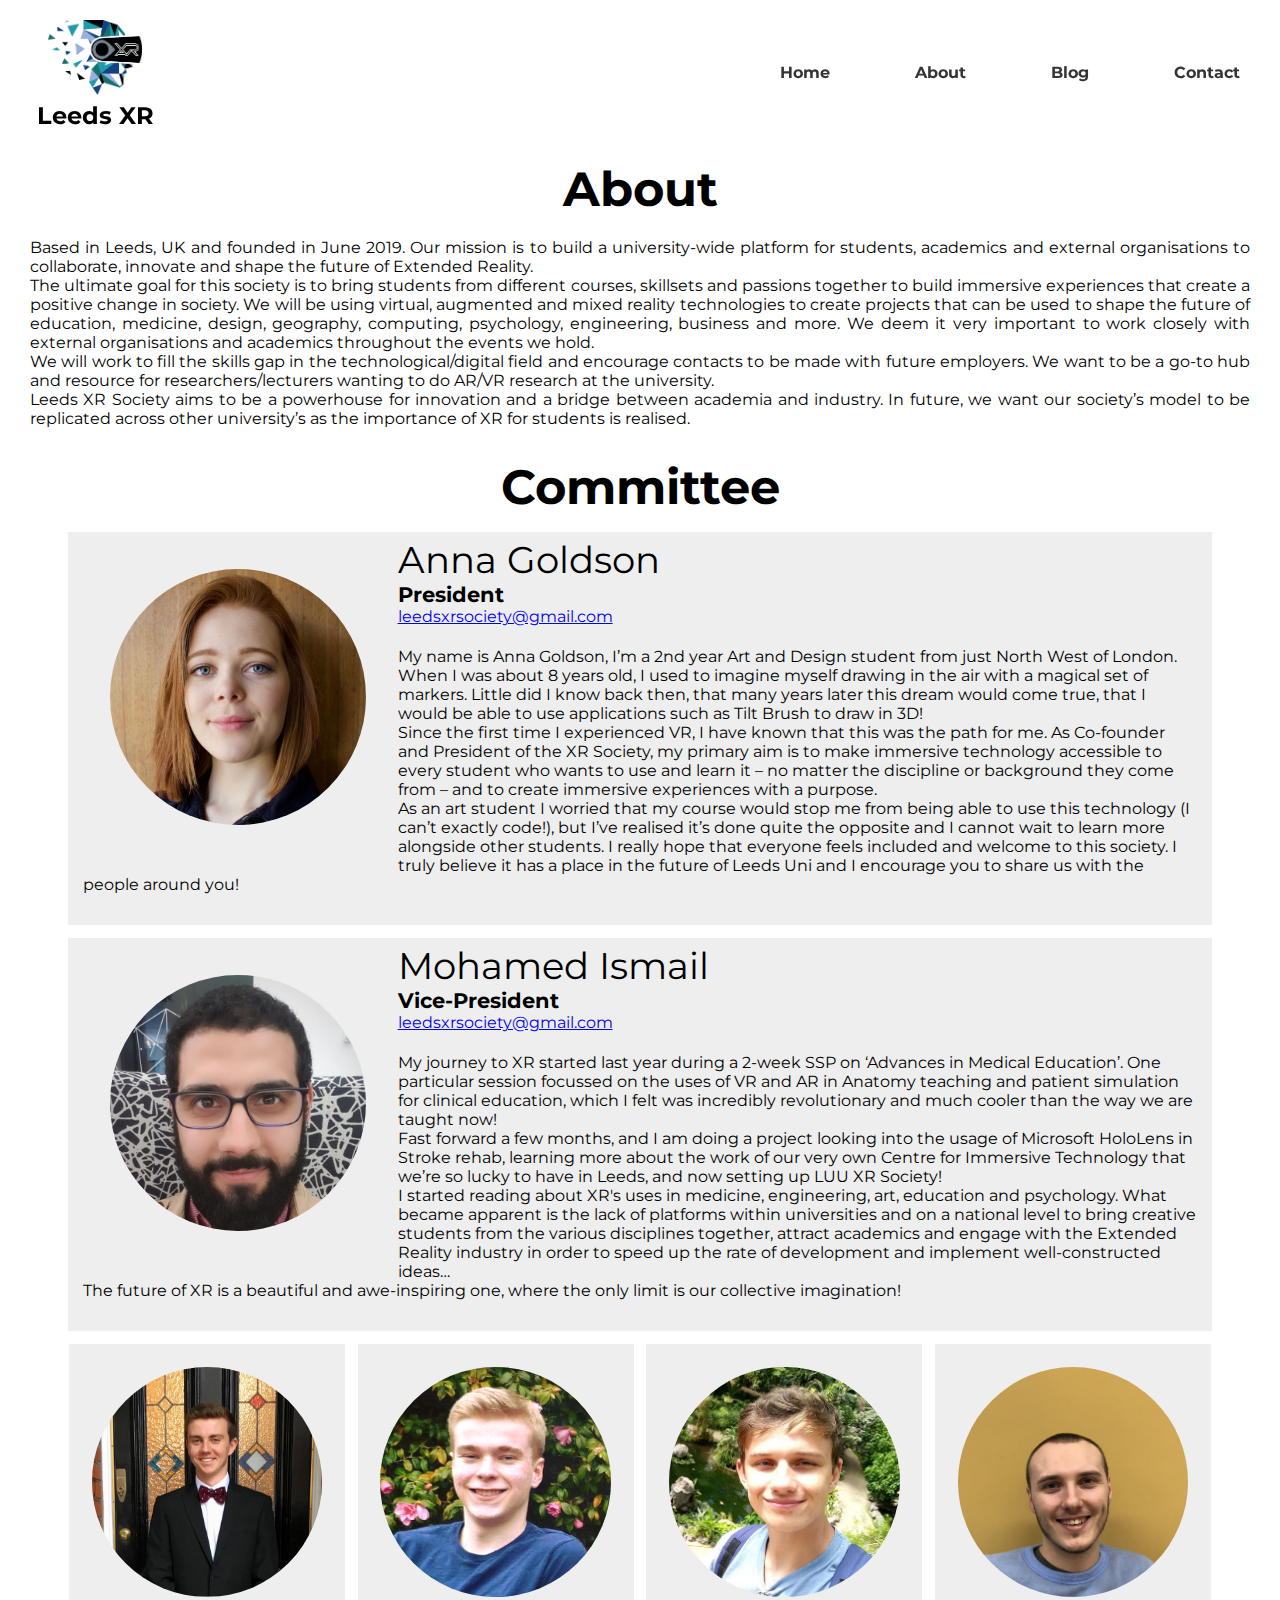
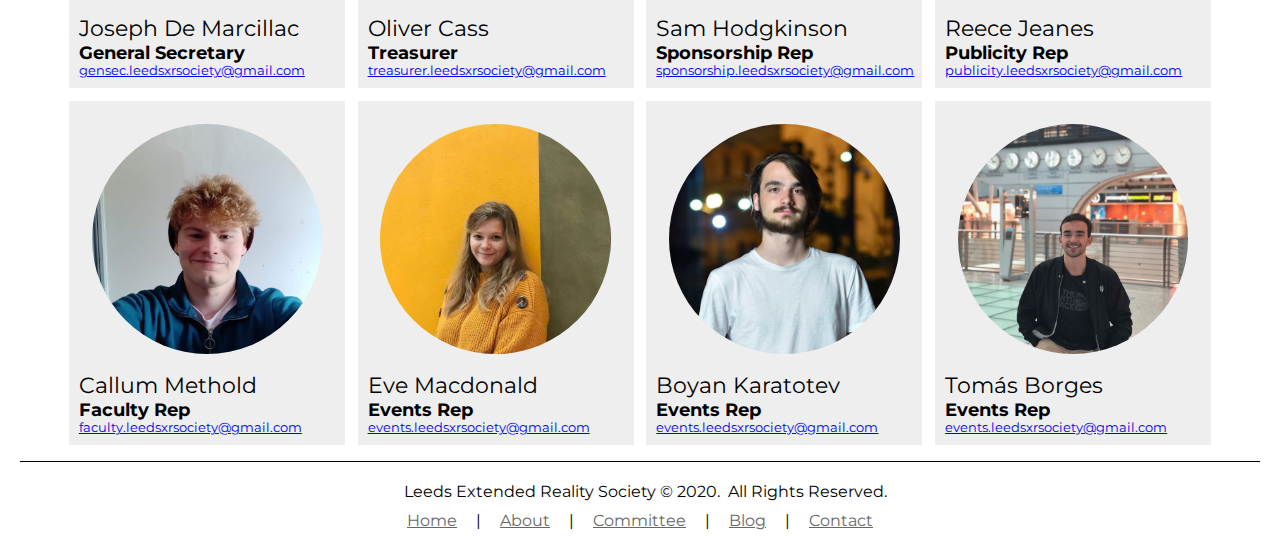
==== about/index.html @ 635c0c3e "foundation date" ====
<!DOCTYPE html>
<html lang="en">
    <head>
        <title>About - Leeds Extended Reality Society</title>
        <link rel="stylesheet" type="text/css" href="/css/styles.css">
        <link rel="stylesheet" type="text/css" href="/css/about.css">
        <meta name="viewport" content="width=device-width, initial-scale=1.0"/>
        <meta name="description" content="LeedsXR Society Website - A university-wide platform for students, academics and external
organisations to collaborate, innovate and shape the future of Extended Reality."/>
        <link href="https://fonts.googleapis.com/css2?family=Open+Sans&family=Volkhov:wght@700&display=swap&family=Quicksand&display=swap&family=Montserrat:wght@300&display=swap" rel="stylesheet">
        <link rel="apple-touch-icon" sizes="180x180" href="/favicon/apple-touch-icon.png">
        <link rel="icon" type="image/png" sizes="32x32" href="/favicon/favicon-32x32.png">
        <link rel="icon" type="image/png" sizes="16x16" href="/favicon/favicon-16x16.png">
        <link rel="manifest" href="/favicon/site.webmanifest">
        <link rel="mask-icon" href="/favicon/safari-pinned-tab.svg" color="#5bbad5">
        <link rel="shortcut icon" href="/favicon/favicon.ico">
        <meta name="msapplication-TileColor" content="#2b5797">
        <meta name="msapplication-config" content="/favicon/browserconfig.xml">
        <meta name="theme-color" content="#ffffff">
    </head>
    <body>
        <div id="content">
            <div id="about">
                <h1>About</h1>
                <p id="about-txt">

Based in Leeds, UK and founded in June 2019. Our mission is to build a 
university-wide platform for students, academics and external organisations 
to collaborate, innovate and shape the future of Extended Reality.
<br>
The ultimate goal for this society is to bring students from different
courses, skillsets and passions together to build immersive experiences that create a
positive change in society. We will be using virtual, augmented and mixed reality
technologies to create projects that can be used to shape the future of education,
medicine, design, geography, computing, psychology, engineering, business and more.
We deem it very important to work closely with external organisations and academics
throughout the events we hold.
<br>
We will work to fill the skills gap in the technological/digital field and encourage 
contacts to be made with future employers. We want to be a go-to hub and resource
for researchers/lecturers wanting to do AR/VR research at the university. 
<br>
Leeds XR Society aims to be a powerhouse for innovation and a bridge between
academia and industry. In future, we want our society’s model to be replicated
across other university’s as the importance of XR for students is realised.
   
               </p>
                <h1>Committee</h1>
                <div id="committee">

                </div>

            </div>
        </div>
        <div id="footer">
            <a style="margin-left: 10px">Leeds Extended Reality Society © 2020.&nbsp; <a style="display: inline-block">All Rights Reserved.</a></a>
            <div>
                <a title="Home" href="/" class="f-link">Home</a> |
                <a title="About" href="/about/" class="f-link">About</a> |
                <a title="Committee" href="/committee/" class="f-link">Committee</a> |
                <a title="Blog" href="/blog/" class="f-link">Blog</a> |
                <a title="Contact" href="/contact/" class="f-link">Contact</a>
            </div>
        </div>

        <div id="header" class="transparent">
            <div id="topnav-logo-cont" title="Leeds Extended Reality Society" onclick="location.href='/'">
              <img src="/img/logo.png"/><br>
              Leeds XR
            </div>
            <div id="topnav-links">
              <a title="Home" href="/">Home</a>
              <a title="About" href="/about/">About</a>
              <a title="Blog" href="/blog/">Blog</a>
              <a title="Contact" href="/contact/">Contact</a>
            </div>
            <div id="bar" onclick="topnav()">
              <div class="bar1"></div>
              <div class="bar2"></div>
              <div class="bar3"></div>
            </div>
        </div>

        <script src="/js/topnav.js"></script>
        <script src="/js/about.js"></script>
    </body>
</html>
---- css/styles.css ----
/*
styles.css
LeedsXR (c) 2020
All Rights Reserved
*/

/*Global*/
html, body{
    margin: 0;
    overflow-x: hidden;
    width: 100%;
    background-color: #ffffff;
}
body{
	overflow: hidden;
}

/*header*/
div#header{
	z-index: 2;
    width: 100%;
    position: fixed;
    top: 0;
    left: 0;
    margin: 0;
    margin-bottom: 5px;
    overflow: hidden;
    font-size: 1em;
    color: black;
    height: 150px;
    font-family: 'Montserrat', 'sans-serif';
    font-weight: 700;
    transition: background-color 0.4s;
}
div#header.transparent{
	background-color: transparent;
}
div#header.colored{
	background-color: white;
}

div#topnav-logo-cont{
	width: 150px;
	margin-top: 20px;
	margin-left: 20px;
	height: 50%;
	text-align: center;
	font-size: 1.5em;
	cursor: pointer;
}
div#topnav-logo-cont img{
	height: 100%;
}
div#topnav-links{
	display: inline-block;
	float: right;
	position: relative;
	bottom: 32px;
	transition: height 0.4s;
}
div#topnav-links a{
    color: #343434;
    text-decoration: none;
    margin: 40px;
}
div#topnav-links a:hover{
	color: black;
}

#bar {
  display: inline-block;
  cursor: pointer;
  float: right;
  margin: 20px;
  position: relative;
  bottom: 60px;
  display: none;
}

.bar1, .bar2, .bar3 {
  width: 35px;
  height: 5px;
  background-color: #333;
  margin: 6px 0;
  transition: 0.4s;
}

.change .bar1 {
  -webkit-transform: rotate(-45deg) translate(-9px, 6px);
  transform: rotate(-45deg) translate(-9px, 6px);
}

.change .bar2 {opacity: 0;}

.change .bar3 {
  -webkit-transform: rotate(45deg) translate(-8px, -8px);
  transform: rotate(45deg) translate(-8px, -8px);
}

/*intro*/
div#intro{
	background-image: url('/img/intro.jpg');
	background-position: center; /* Center the image */
	background-repeat: no-repeat; /* Do not repeat the image */
	background-size: cover;
	width: 100%;
	height: calc(100vh - 200px);
	padding: 300px 0 0 20px;
	font-family: 'Quicksand';
	color: black;
}
div#intro h1{
    margin-bottom: 0;
    font-size: 2.5em;
    font-family: 'Montserrat';
}
div#intro h2{
	margin-bottom: 0;
	font-size: 2em;
	font-family: 'Montserrat';
}
div#intro p{
	margin-top: 2px;
	margin-left: 10px;
	max-width: 50%;
	font-size: 1.5em;
}

div#social-media{
	display: inline-block;
	width: 50%;
	text-align: center;
}
div#social-media div{
	width: 8%;
	min-width: 60px;
	margin: 5px 20px;
	display: inline-block;
	cursor: pointer;
}
div#social-media img{
	width: 100%;
}

/*content*/
div#content{
	overflow: hidden;
}
div.content{
	margin: 1vw 3.5vw;
}

/*blog*/
div#blog{
	text-align: center;
	font-family: 'Montserrat';
	font-size: 1.5em;
	border-bottom: 1px solid black;

}
div#blog div.blog{
	display: inline-block;
	width: 43vw;
	margin: 1vw;
	height: 25vw;
	background-color: transparent;
	background-position: center; /* Center the image */
	background-repeat: no-repeat; /* Do not repeat the image */
	background-size: contain;
}
div#blog div.blog.url{
	cursor: pointer;
}
div#blog div.blog div.inner{
	width: calc(100% - 40px);
	height: calc(100% - 40px);
	background-color: #000000f2;
	color: white;
	opacity: 0;
	overflow: hidden;
	transition: opacity 0.3s;
	padding: 20px;
}
div#blog div.blog div.inner:hover{
   opacity: 1;

}
div.inner a{
    display: block;
}
div.inner p.description{
	font-size: 0.6em;
	text-align:  left;
}
div.inner p.description a:visited{
	color: blue;
}
a#see-all{
	text-decoration: none;
	color: black;
}
a#see-all:hover{
	color: #219bab;
}

/*footer*/
div#footer{
	text-align: center;
	font-family: 'Montserrat';
	margin-top: 20px;
}
div#footer div{
	display: block;
	margin: 10px 20px;
}
a.f-link{
	margin: 15px;
	color: #676767;
}
a.f-link:hover{
	color: black;
}

/*Small Laptop*/
@media only screen and (max-width: 800px){
    div#blog div.blog{
    	width: 100%;
    	height: 55vw
    }
    div#topnav-links{
    	display: block;
        position: fixed;
        top: 150px;
    	background-color: #3b3b3b;
    	width: 100%;
    	height: 0;
    	overflow: hidden;
    	text-align: center;
    	font-size: 1.5em;
    }
    div#topnav-links a{
		display: block;
		color: white;
	}
	div#topnav-links a:hover{
        color: #c5c5c5;
    }

	img#bar{
		display: inline-block;
		float: right;
		height: 70%;
		position: relative;
        bottom: 70px
	}

	div#intro{
		padding-top: 200px;
		background-position: 60%;
	}
	div#intro h1{
        max-width: 70%;
	}
	div#social-media{
        width: 70%;
    }
    div#social-media div{
    	margin: 0 20px;
    	min-width: 60px
    }
}


/*
Phones
*/
@media only screen and (max-width: 450px){
    div#intro{
        padding-top: calc(100vh);
        background-size: 355vw;
        background-position: -750px -50px;
        height: 0vh;
    }
    div#intro h1{
    	position: absolute;
    	bottom: -30px;
    	
    	max-width: 100%;
    	margin-bottom: 50px;
    }
    div#intro p{
    	max-width: 90%;
    }
    div#social-media{
        width: 90%;
    }
    div#social-media div{
    	margin: 0 10px;
    	min-width: 60px
    }
    div#blog{
        padding-top: 300px;
    }
    div#blog div.blog div.inner{
    	opacity: 0 !important;
    }
}

@media only screen and (max-width: 374px){
    div#header{
        height: 100px;
        font-size: 0.8em;
    }
    div#topnav-links{
        top: 100px;
    }

	div#intro{
        background-size: 270vw;
        background-position: -450px -0px;
        height: 0vh;
        margin-bottom: 60px;
    }
    div#intro h1{
        font-size: 2em;
        bottom: -40px;
    }
    div#intro h2{
        font-size: 1.5em;
    }
    div#intro p{
    	font-size: 1em;
    }

    div#blog{
    	padding-top: 170px;
    }
    div#blog h1{
    	font-size: 1.5em;
    }
    div#footer{
        font-size: 0.6em;
        margin: 5px;
    }
    a#see-all{
    	font-size: 0.7em;
    }
}

@media only screen and (max-width: 319px){
	
}

/*
Tablets
*/
@media only screen and (min-height: 1000px){
	 div#intro{
        padding-top: 200px;
        background-size: 270vw;
        background-position: -1200px -300px;
    }
}

@media only screen and (min-height: 1000px) and (max-width: 800px){
    div#intro{
        padding-top: 200px;
        background-size: 270vw;
        background-position: -1000px -100px;
    }
    div#social-media{
    	position: absolute;
    	bottom: 35px;
        width: 50%;
    }
    div#intro p{
    	max-width: 45%;
    }
}
---- css/about.css ----
/*
about.css
Leeds XR (c) 2020
All Rights Reserved
*/

div#content{
    text-align: center;
    padding: 150px 20px 0;
}
div#about{
    font-family: 'Montserrat';
}
div#about h1{
    font-size: 3em;
    margin: 10px;
}
p#about-txt{
    text-align: justify;
    padding: 10px 10px 20px;
    margin: 0 auto;
    max-width: 170vh;
}

div#committee{
    padding: 0 2vw 10px;
    border-bottom: 1px solid black;
}
div.member{
    display: inline-block;
    width: 20vw;
    margin: 0.5vw;
    background-color: #eee;
    text-align: left;
    padding: 10px;
    cursor: pointer;
    transition: background-color 0.5s;
}
div.member:hover{
	background-color: #c8c8c8;
}
div.member a.name{
	font-size: 1.4em;
}
div.member a.role{
	font-weight: 700;
	font-size: 1.1em;
}
div.member a.email{
	font-size: 0.8em;
}

div.member.priority{
	width: calc(100% - 5vw) !important;
	padding-top: 5px;
}


div.member.priority img{
	height: 20vw;
	width: 20vw;
	display: inline-block;
	float: left;
	margin: 2.5vw;
}
div.member.priority a.name{
	font-size: 2.3em;
}
div.member.priority a.role{
	font-size: 1.3em;
}
div.member.priority a.email{
    font-size : 1em;
}
div.member.priority p.bio{
	padding: 5px;
}

div.member a{
	display: block;
}
div.member img{
	width: 90%;
	margin: 5%;
	border-radius: 50%;
}

@media only screen and (max-width: 1200px){
    div.member{
    	width: 27vw;
    }
}

@media only screen and (max-width: 975px){
    div.member{
        width: 36vw;
        margin: 0.5vw 1vw;
    }
    div.member a.name{
    	font-size: 1.1em;
    }
    div.member a.role{
    	font-size: 0.8em;
    }
    div.member a.email{
    	font-size: 0.6em;
    }
}


/*
Phones
*/
@media only screen and (max-width: 450px){
	div#content{
		padding: 150px 5px 0;
	}
	div.member{
        width: 44vw;
        margin: 1vw;
        padding: 0;
        padding-bottom: 5px;
    }
    div.member a{
    	padding-left: 5px;
    }
    div.member a.name{
    	font-size: 1em;

    }
    div.member.priority a.name{
        font-size: 1.8em;
    }
    div.member a.role{
    	font-size: 1em;
    }
    div.member a.email{
    	font-size: 0.6em;
    }

    div.member.priority{
        width: 100% !important;
    }
    div.member.priority p.bio{
        padding-left: 10px;
        display: none;
    }

    p#about-txt{
        text-align: left;
    }

    div.member a.email{
       display: none;  
    }
    div.member.priority a.email{
    	display: block;
    }
    div#about h1{
        font-size: 2.3em;
        margin-bottom: 5px;
    }
}

@media only screen and (max-width: 374px){
    div#about h1{
        font-size: 2.2em;
        margin-bottom: 5px;
    }
    p#about-txt{
        font-size: 0.7em;
        padding: 0 5px;
    }

	div.member.priority p.bio{
		display: none;
	}
	div.member.priority a.name{
		font-size: 1.4em;
	}
	div.member.priority a.role{
		font-size: 1em;
	}
	div.member.priority a.email{
		font-size: 0.8em;
	}

	div.member a.name{
        font-size: 0.8em;
	}
	div.member a.role{
		font-size: 0.6em;
	}
	div.member a.email{
		font-size: 0.45em;
	}
}

@media only screen and (max-width: 319px){
	
}

/*
Tablets
*/
@media only screen and (min-height: 1000px){
	div#content{
        padding: 150px 0 0;
	}
	div#committee{
		padding: 10px 0;;
	}
	div.member.priority{
		width: calc(100vw - 40px) !important;
	}
	div.member{
    	width: 30vw;
    }
}

@media only screen and (min-height: 1000px) and (max-width: 800px){
    div.member{
    	width: 28vw;
    }
}
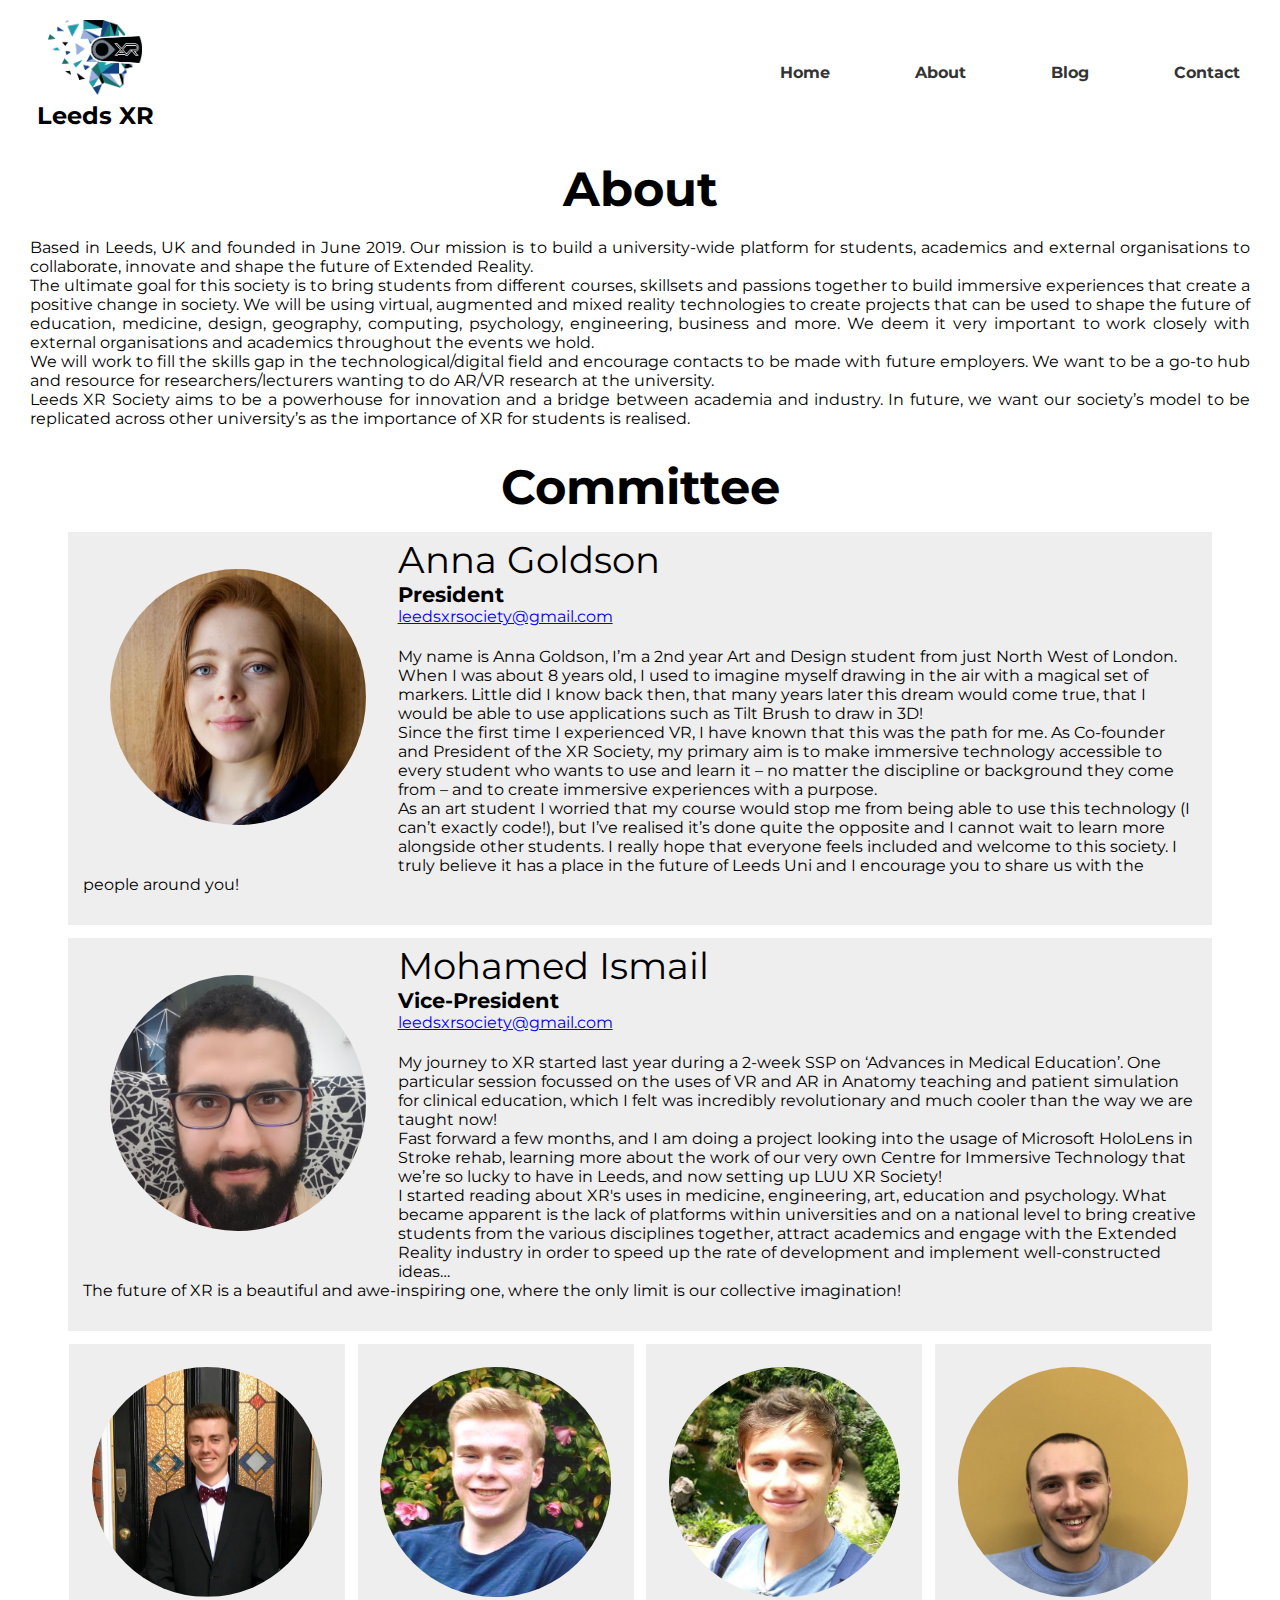
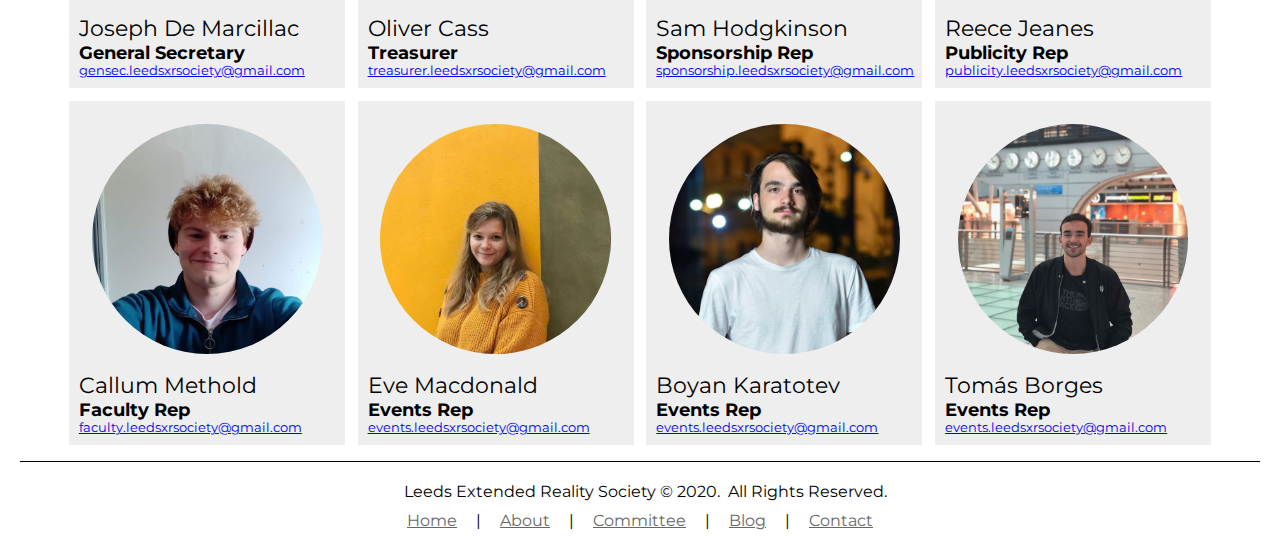
==== commit c405eb1c: "reece feedback" ====
--- a/about/index.html
+++ b/about/index.html
@@ -63,12 +63,13 @@
             </div>
         </div>
 
-        <div id="header" class="transparent">
+        <div id="header" class="colored">
+        <div id="hbg"></div>
             <div id="topnav-logo-cont" title="Leeds Extended Reality Society" onclick="location.href='/'">
               <img src="/img/logo.png"/><br>
               Leeds XR
             </div>
-            <div id="topnav-links">
+            <div id="topnav-links" class="colored">
               <a title="Home" href="/">Home</a>
               <a title="About" href="/about/">About</a>
               <a title="Blog" href="/blog/">Blog</a>
--- a/css/styles.css
+++ b/css/styles.css
@@ -26,17 +26,34 @@
     margin-bottom: 5px;
     overflow: hidden;
     font-size: 1em;
-    color: black;
     height: 150px;
     font-family: 'Montserrat', 'sans-serif';
     font-weight: 700;
-    transition: background-color 0.4s;
+    transition: color 0.4s;
+    opacity = 1;
 }
 div#header.transparent{
-	background-color: transparent;
+	color: white;
 }
 div#header.colored{
+	color: black;
+}
+div#header div#hbg{
 	background-color: white;
+	width: 100%;
+	height: 100%;
+	position: absolute;
+	left: 0;
+	top: 0;
+	transition: opacity 0.4s;
+	opacity: 1;
+	z-index: -1;
+}
+div#header.colored div#hbg{
+    opacity: 1;
+}
+div#header.transparent div#hbg{
+    opacity: 0;
 }
 
 div#topnav-logo-cont{
@@ -59,11 +76,16 @@
 	transition: height 0.4s;
 }
 div#topnav-links a{
-    color: #343434;
     text-decoration: none;
     margin: 40px;
 }
-div#topnav-links a:hover{
+div#topnav-links.transparent a{
+	color: white;
+}
+div#topnav-links.colored a{
+	color: #343434;
+}
+div#topnav-links.colored a:hover{
 	color: black;
 }
 
@@ -107,7 +129,7 @@
 	height: calc(100vh - 200px);
 	padding: 300px 0 0 20px;
 	font-family: 'Quicksand';
-	color: black;
+	color: white;
 }
 div#intro h1{
     margin-bottom: 0;
@@ -121,7 +143,6 @@
 }
 div#intro p{
 	margin-top: 2px;
-	margin-left: 10px;
 	max-width: 50%;
 	font-size: 1.5em;
 }
@@ -163,7 +184,7 @@
 	width: 43vw;
 	margin: 1vw;
 	height: 25vw;
-	background-color: transparent;
+	background-color: #bababa38;
 	background-position: center; /* Center the image */
 	background-repeat: no-repeat; /* Do not repeat the image */
 	background-size: contain;
@@ -280,6 +301,7 @@
         background-size: 355vw;
         background-position: -750px -50px;
         height: 0vh;
+        color: black;
     }
     div#intro h1{
     	position: absolute;
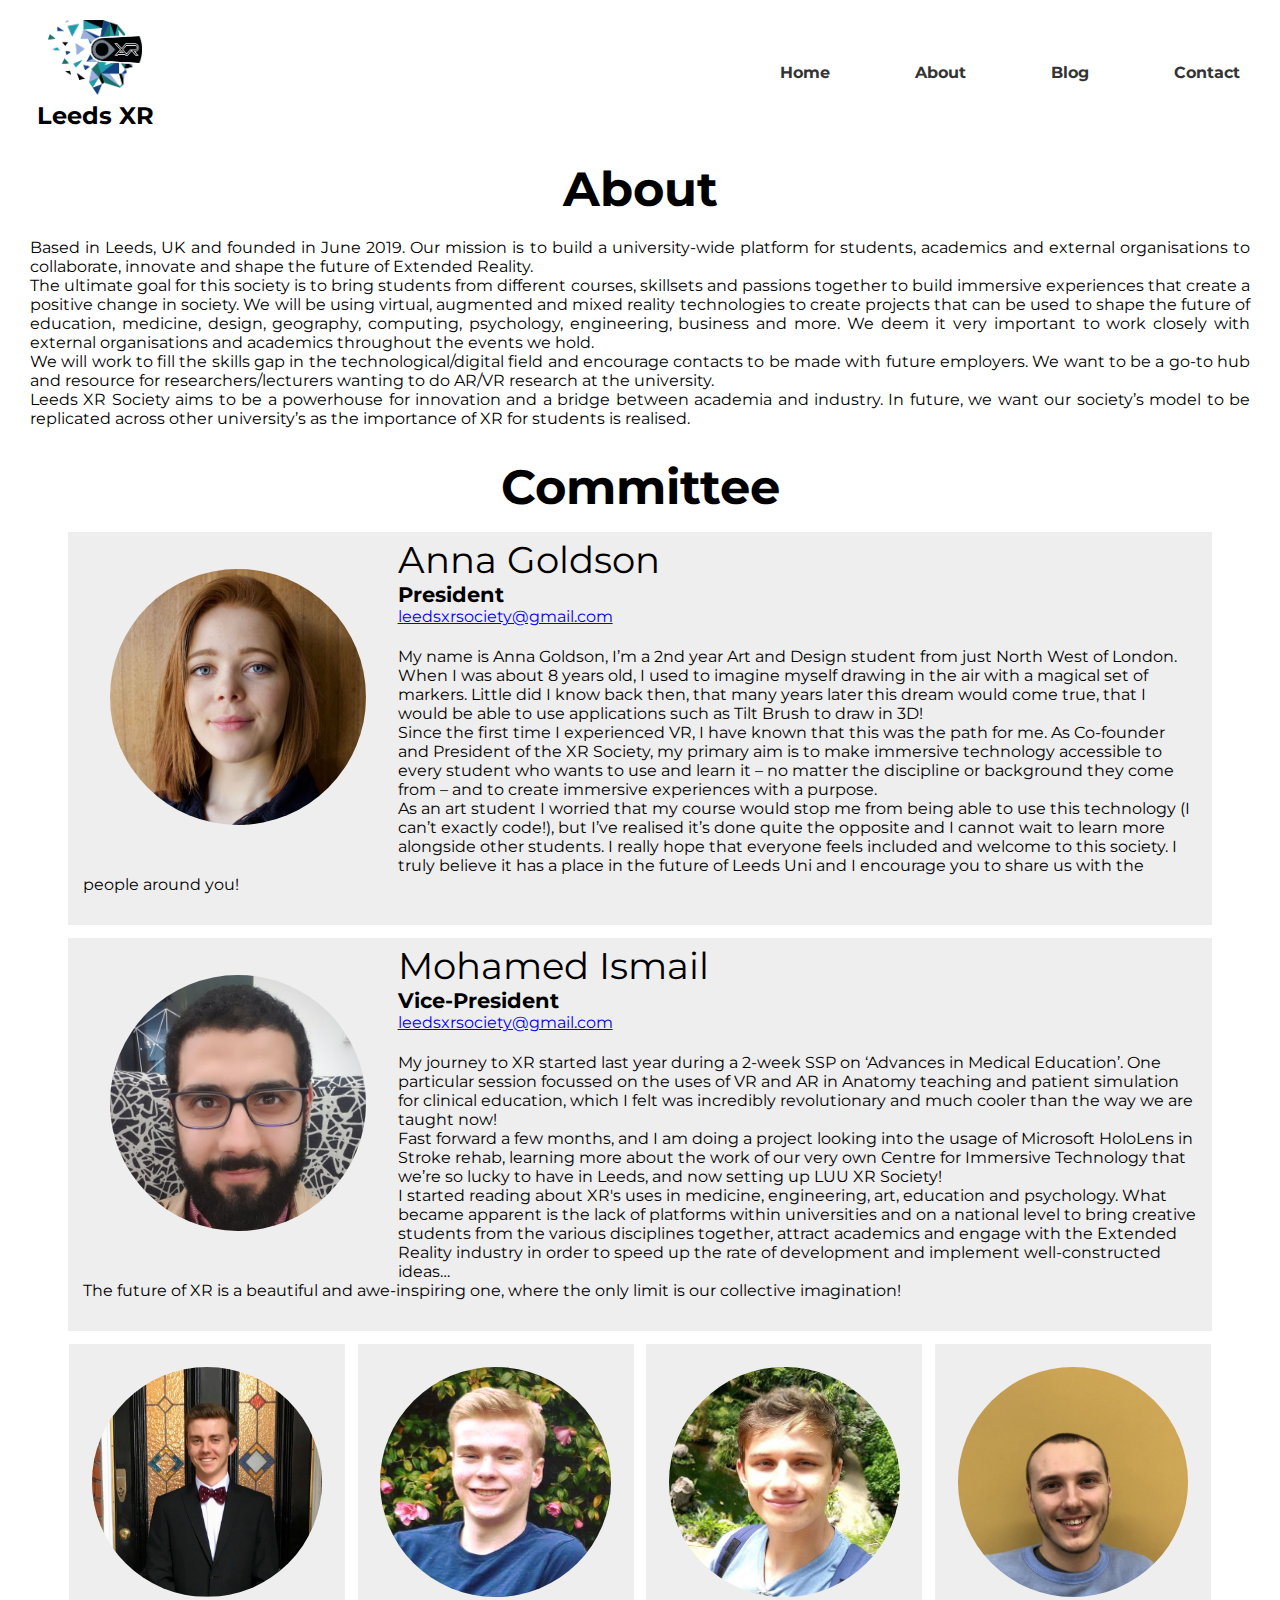
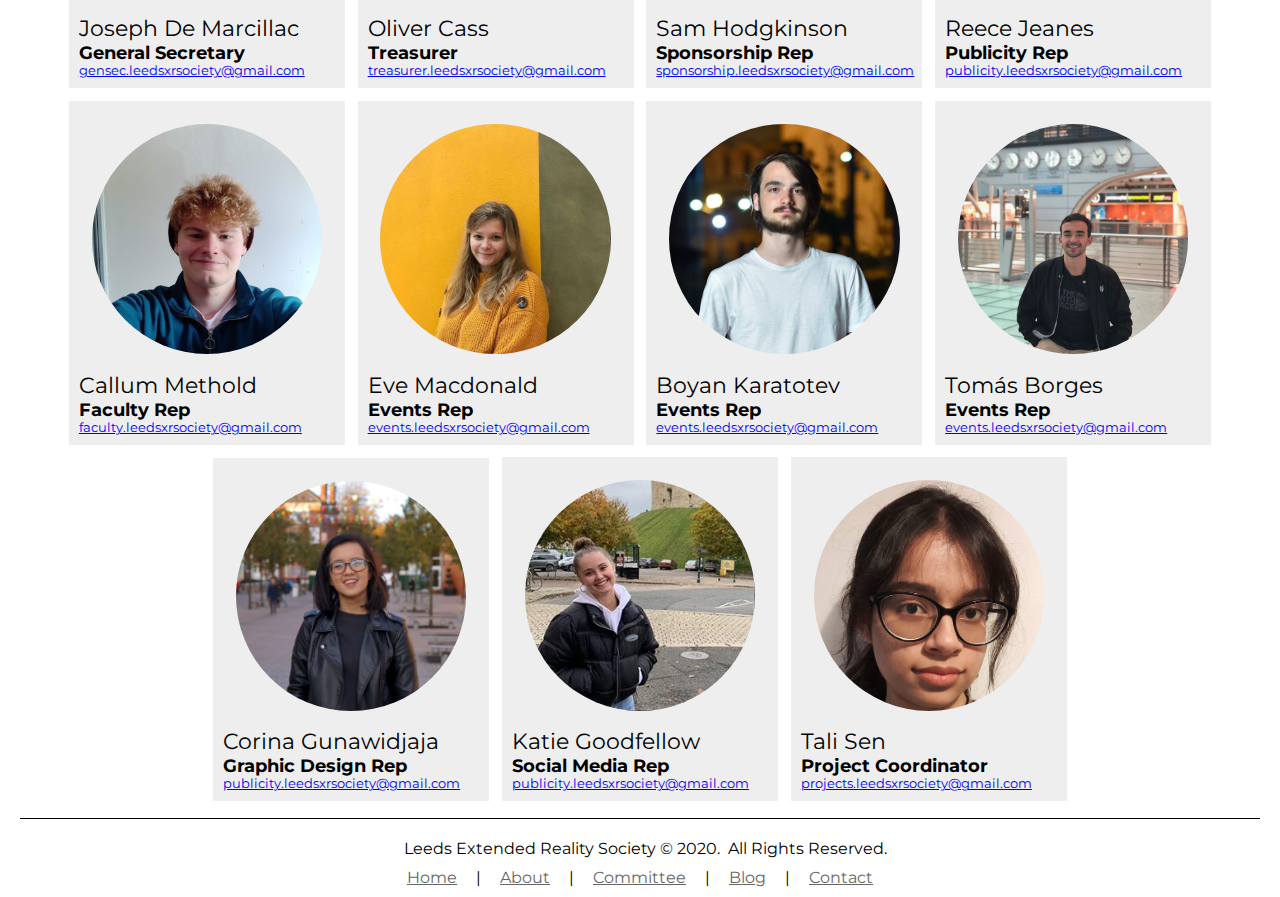
==== commit b1b276c8: "update meta description tag" ====
--- a/about/index.html
+++ b/about/index.html
@@ -5,8 +5,7 @@
         <link rel="stylesheet" type="text/css" href="/css/styles.css">
         <link rel="stylesheet" type="text/css" href="/css/about.css">
         <meta name="viewport" content="width=device-width, initial-scale=1.0"/>
-        <meta name="description" content="LeedsXR Society Website - A university-wide platform for students, academics and external
-organisations to collaborate, innovate and shape the future of Extended Reality."/>
+        <meta name="description" content="Leeds XR Society aims to be a powerhouse for innovation and a bridge between academia and industry. In future, we want our society’s model to be replicated across other university’s as the importance of XR for students is realised."/>
         <link href="https://fonts.googleapis.com/css2?family=Open+Sans&family=Volkhov:wght@700&display=swap&family=Quicksand&display=swap&family=Montserrat:wght@300&display=swap" rel="stylesheet">
         <link rel="apple-touch-icon" sizes="180x180" href="/favicon/apple-touch-icon.png">
         <link rel="icon" type="image/png" sizes="32x32" href="/favicon/favicon-32x32.png">
@@ -63,13 +62,13 @@
             </div>
         </div>
 
-        <div id="header" class="colored">
-        <div id="hbg"></div>
+        <div id="header">
+            <div id="hbg"></div>
             <div id="topnav-logo-cont" title="Leeds Extended Reality Society" onclick="location.href='/'">
               <img src="/img/logo.png"/><br>
               Leeds XR
             </div>
-            <div id="topnav-links" class="colored">
+            <div id="topnav-links">
               <a title="Home" href="/">Home</a>
               <a title="About" href="/about/">About</a>
               <a title="Blog" href="/blog/">Blog</a>
--- a/css/styles.css
+++ b/css/styles.css
@@ -13,6 +13,11 @@
 }
 body{
 	overflow: hidden;
+}
+
+img#fb-img{
+	position: fixed;
+	top: 100vh;
 }
 
 /*header*/
@@ -30,13 +35,11 @@
     font-family: 'Montserrat', 'sans-serif';
     font-weight: 700;
     transition: color 0.4s;
-    opacity = 1;
+    opacity: 1;
+    color: black;
 }
 div#header.transparent{
 	color: white;
-}
-div#header.colored{
-	color: black;
 }
 div#header div#hbg{
 	background-color: white;
@@ -49,9 +52,6 @@
 	opacity: 1;
 	z-index: -1;
 }
-div#header.colored div#hbg{
-    opacity: 1;
-}
 div#header.transparent div#hbg{
     opacity: 0;
 }
@@ -78,15 +78,16 @@
 div#topnav-links a{
     text-decoration: none;
     margin: 40px;
+    color: #343434;
+}
+div#topnav-links a:hover{
+	color: black;
 }
 div#topnav-links.transparent a{
 	color: white;
 }
-div#topnav-links.colored a{
-	color: #343434;
-}
-div#topnav-links.colored a:hover{
-	color: black;
+div#topnav-links.transparent a:hover{
+	color: inherit;
 }
 
 #bar {
@@ -126,7 +127,7 @@
 	background-repeat: no-repeat; /* Do not repeat the image */
 	background-size: cover;
 	width: 100%;
-	height: calc(100vh - 200px);
+	min-height: calc(100vh - 200px);
 	padding: 300px 0 0 20px;
 	font-family: 'Quicksand';
 	color: white;
@@ -151,6 +152,7 @@
 	display: inline-block;
 	width: 50%;
 	text-align: center;
+	padding-top: 50px;
 }
 div#social-media div{
 	width: 8%;
@@ -204,10 +206,6 @@
 }
 div#blog div.blog div.inner:hover{
    opacity: 1;
-
-}
-div.inner a{
-    display: block;
 }
 div.inner p.description{
 	font-size: 0.6em;
@@ -216,12 +214,15 @@
 div.inner p.description a:visited{
 	color: blue;
 }
+a.date{
+	display: block;
+}
 a#see-all{
 	text-decoration: none;
 	color: black;
 }
 a#see-all:hover{
-	color: #219bab;
+	color: #848484;
 }
 
 /*footer*/
@@ -261,7 +262,7 @@
     }
     div#topnav-links a{
 		display: block;
-		color: white;
+		color: white !important;
 	}
 	div#topnav-links a:hover{
         color: #c5c5c5;
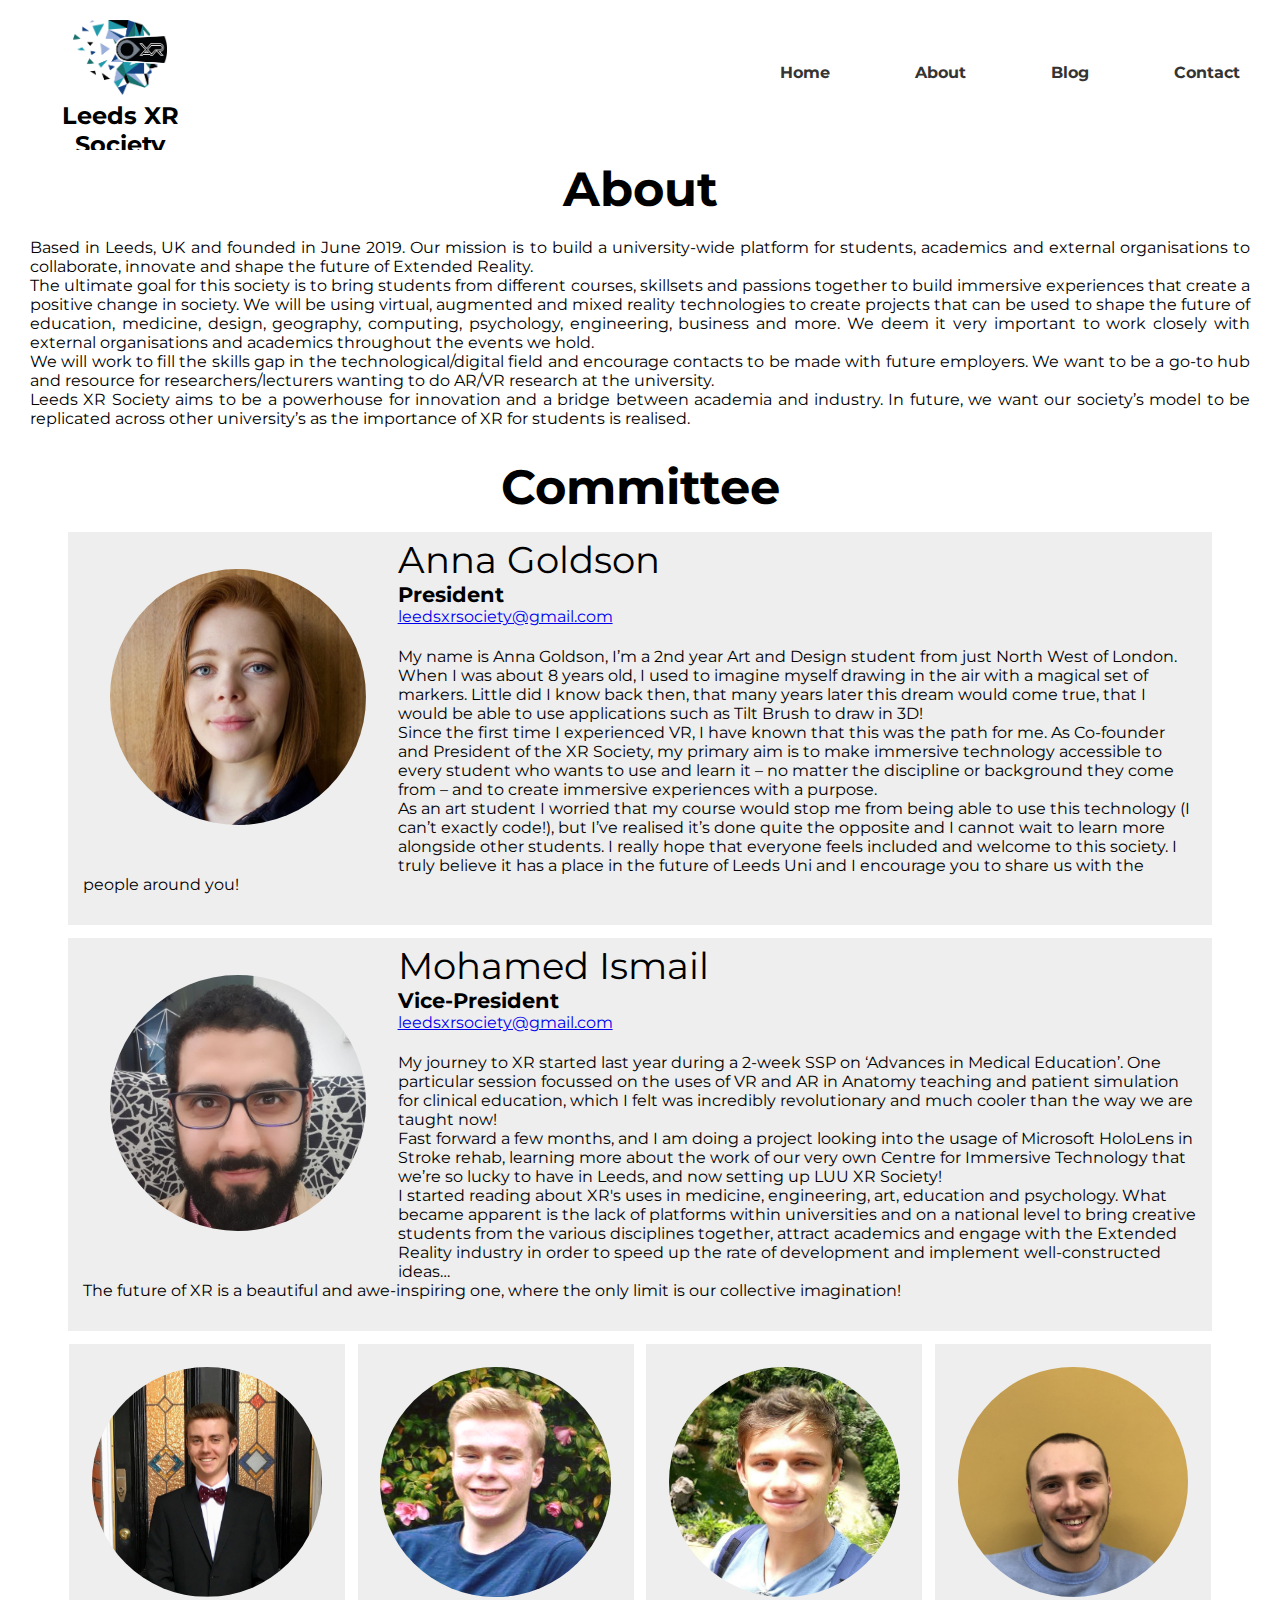
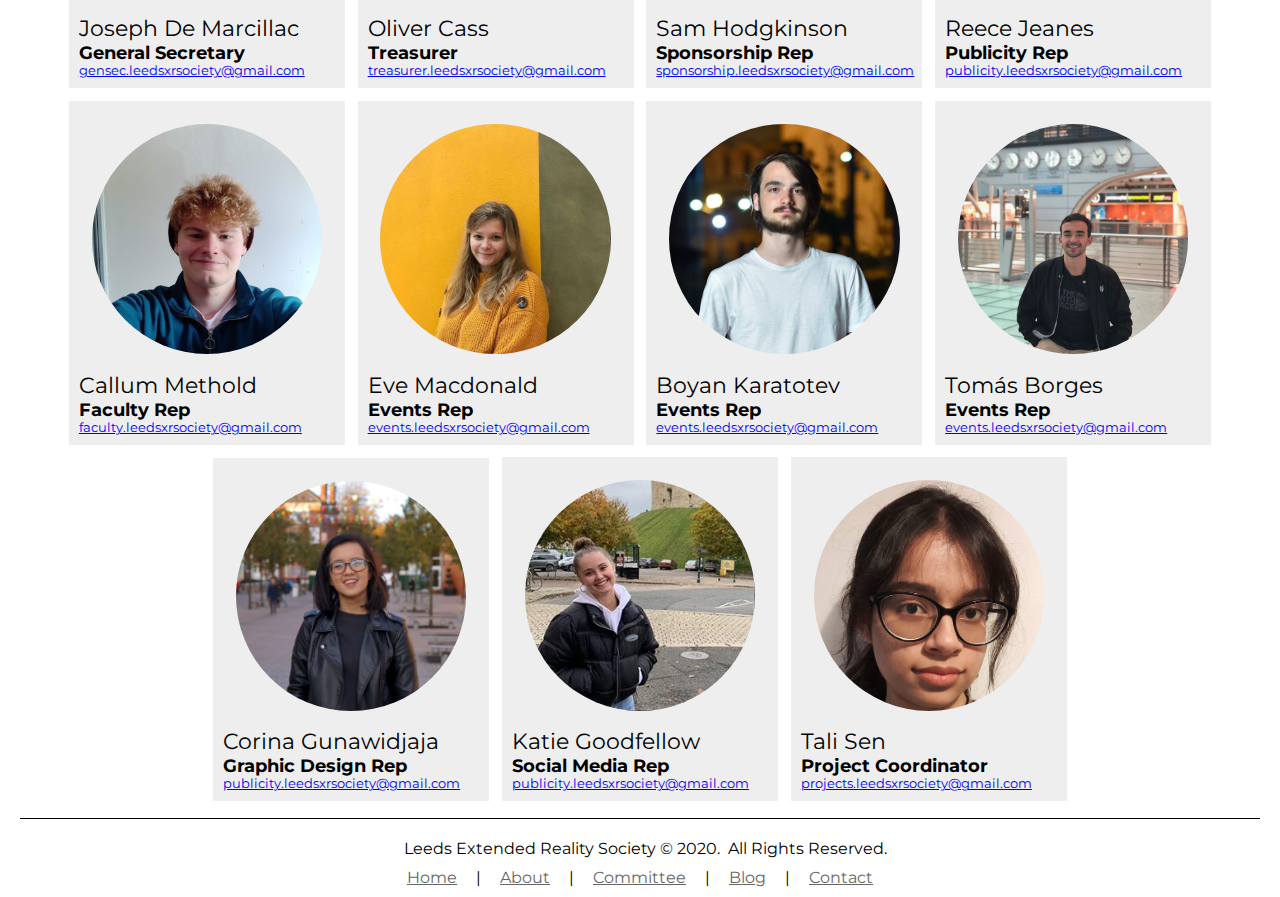
==== commit e0c72a53: "Leeds XR -> Leeds XR Society in header" ====
--- a/about/index.html
+++ b/about/index.html
@@ -66,7 +66,7 @@
             <div id="hbg"></div>
             <div id="topnav-logo-cont" title="Leeds Extended Reality Society" onclick="location.href='/'">
               <img src="/img/logo.png"/><br>
-              Leeds XR
+              Leeds XR Society
             </div>
             <div id="topnav-links">
               <a title="Home" href="/">Home</a>
--- a/css/styles.css
+++ b/css/styles.css
@@ -57,7 +57,7 @@
 }
 
 div#topnav-logo-cont{
-	width: 150px;
+	width: 200px;
 	margin-top: 20px;
 	margin-left: 20px;
 	height: 50%;
@@ -302,6 +302,7 @@
         background-size: 355vw;
         background-position: -750px -50px;
         height: 0vh;
+		min-height: initial;
         color: black;
     }
     div#intro h1{
@@ -316,6 +317,7 @@
     }
     div#social-media{
         width: 90%;
+		padding-top: 0px;
     }
     div#social-media div{
     	margin: 0 10px;
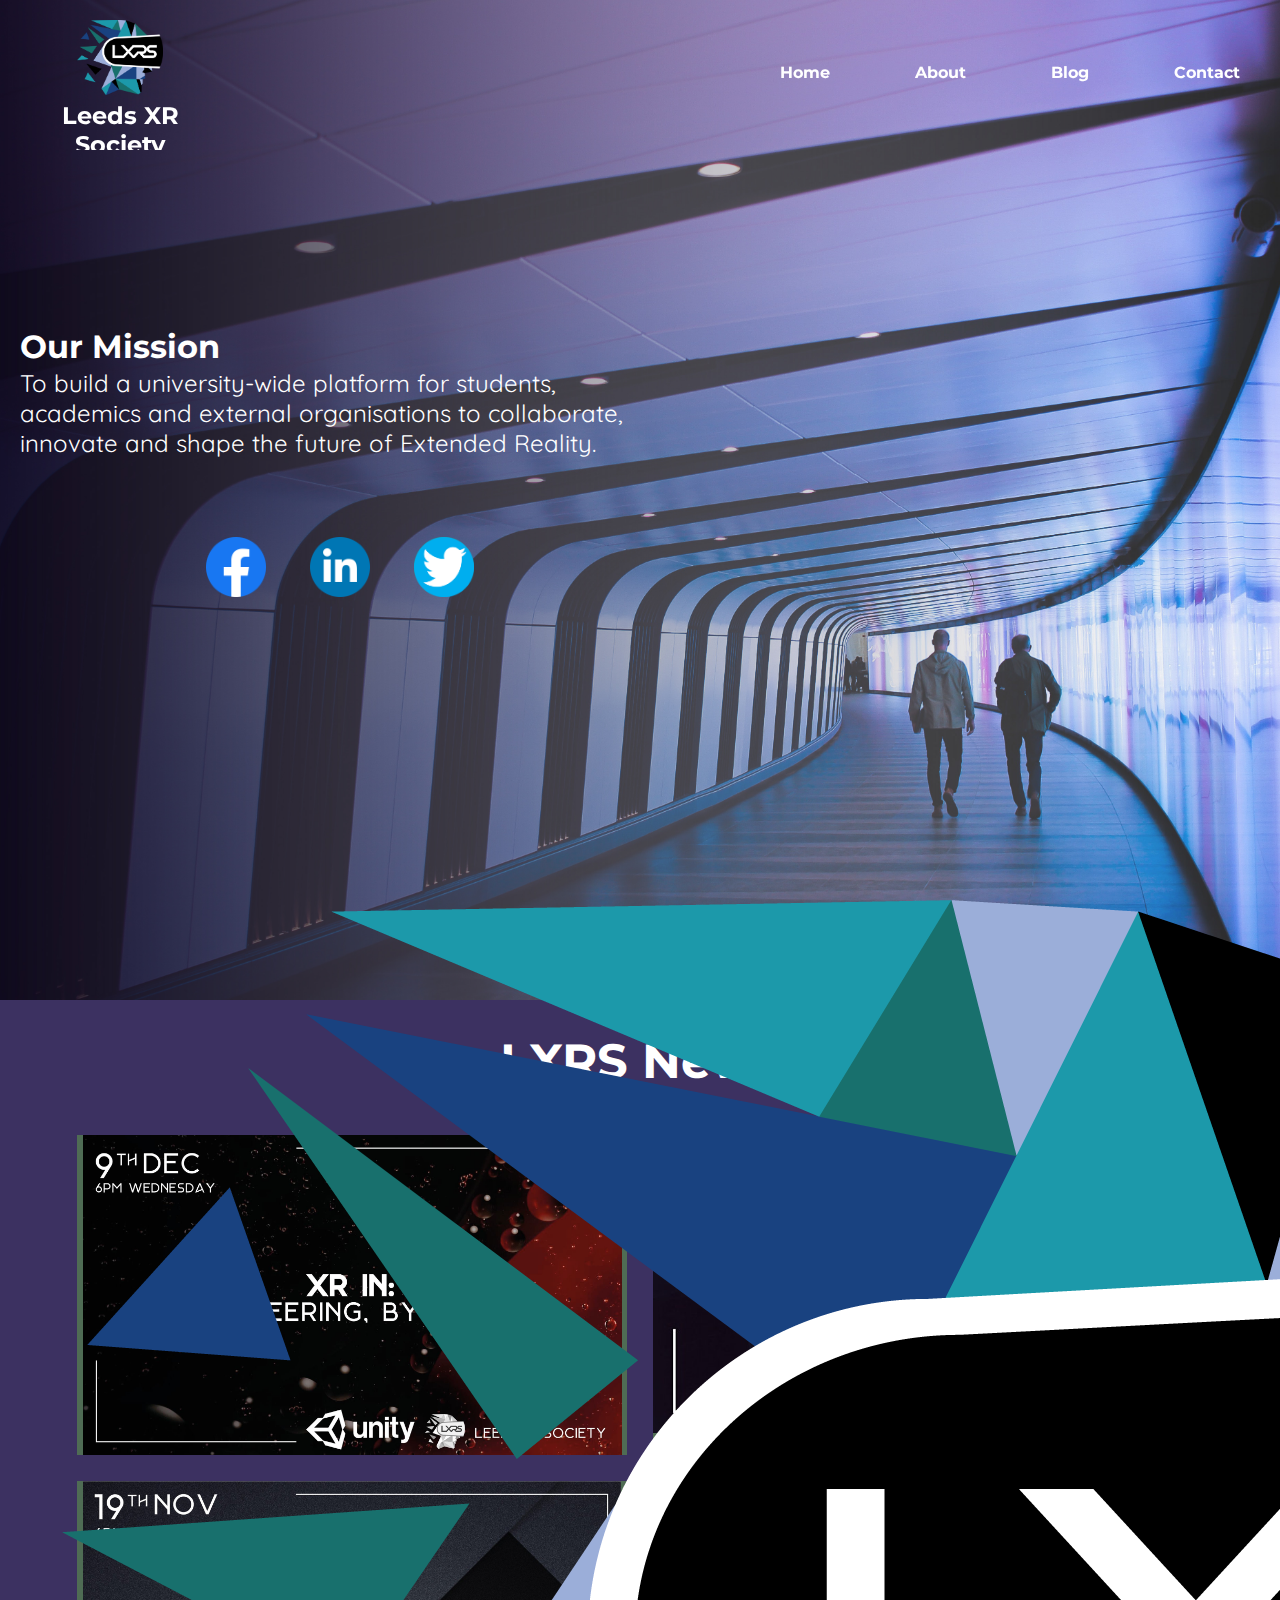
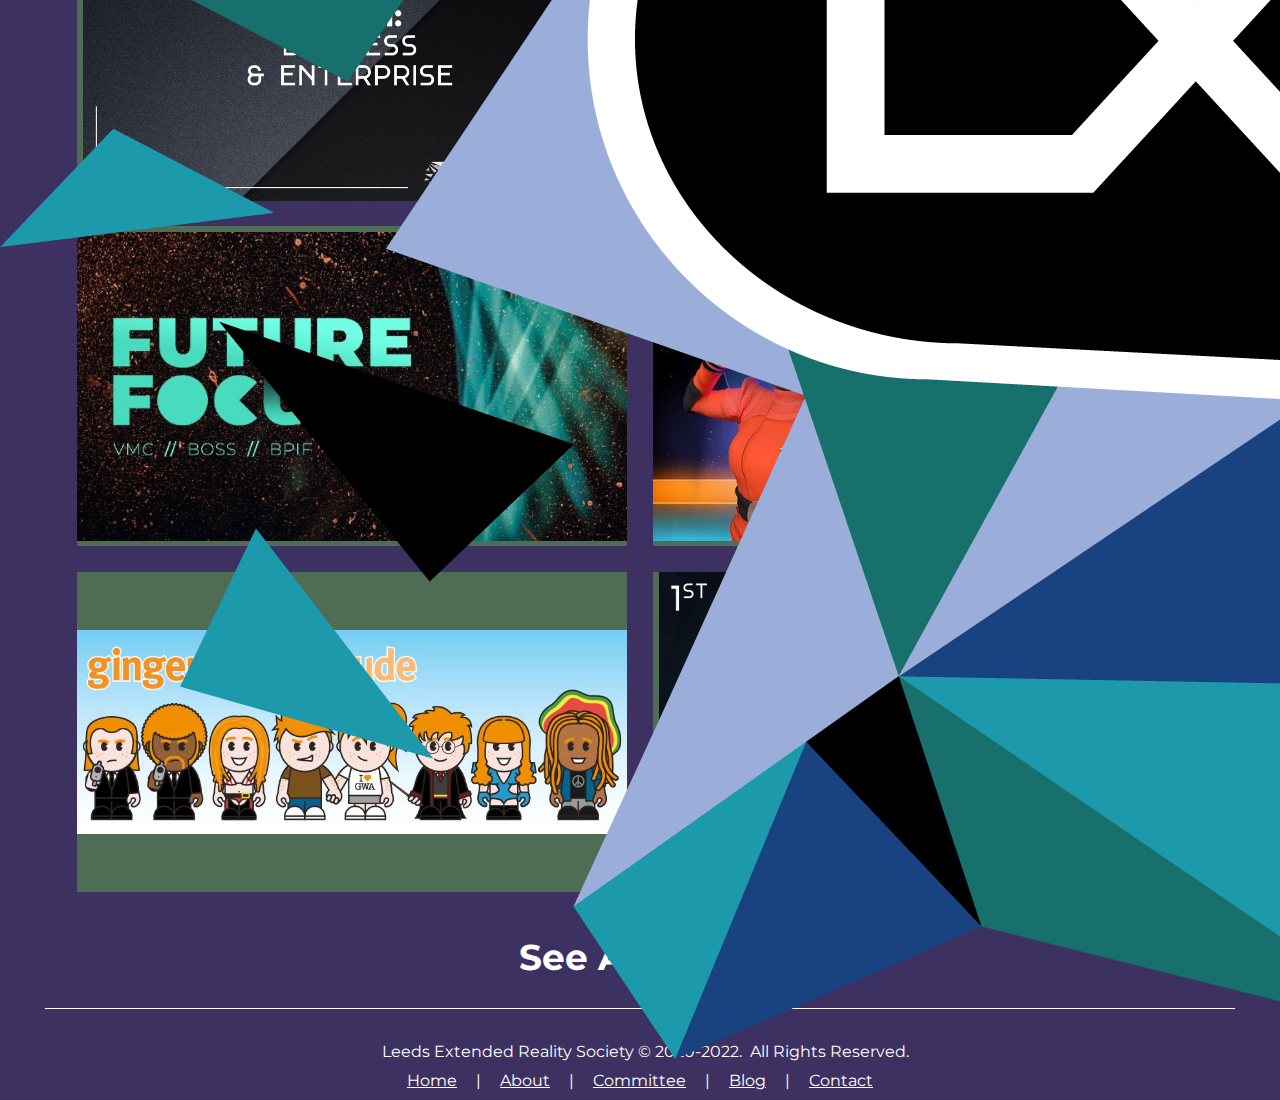
==== commit f7ca23e9: "Relaunch changes" ====
--- a/about/index.html
+++ b/about/index.html
@@ -23,8 +23,8 @@
                 <h1>About</h1>
                 <p id="about-txt">
 
-Based in Leeds, UK and founded in June 2019. Our mission is to build a 
-university-wide platform for students, academics and external organisations 
+Based in Leeds, UK and founded in June 2019. Our mission is to build a
+university-wide platform for students, academics and external organisations
 to collaborate, innovate and shape the future of Extended Reality.
 <br>
 The ultimate goal for this society is to bring students from different
@@ -35,14 +35,14 @@
 We deem it very important to work closely with external organisations and academics
 throughout the events we hold.
 <br>
-We will work to fill the skills gap in the technological/digital field and encourage 
+We will work to fill the skills gap in the technological/digital field and encourage
 contacts to be made with future employers. We want to be a go-to hub and resource
-for researchers/lecturers wanting to do AR/VR research at the university. 
+for researchers/lecturers wanting to do AR/VR research at the university.
 <br>
 Leeds XR Society aims to be a powerhouse for innovation and a bridge between
 academia and industry. In future, we want our society’s model to be replicated
 across other university’s as the importance of XR for students is realised.
-   
+
                </p>
                 <h1>Committee</h1>
                 <div id="committee">
@@ -52,7 +52,7 @@
             </div>
         </div>
         <div id="footer">
-            <a style="margin-left: 10px">Leeds Extended Reality Society © 2020.&nbsp; <a style="display: inline-block">All Rights Reserved.</a></a>
+            <a style="margin-left: 10px">Leeds Extended Reality Society © 2020-2022.&nbsp; <a style="display: inline-block">All Rights Reserved.</a> </a>
             <div>
                 <a title="Home" href="/" class="f-link">Home</a> |
                 <a title="About" href="/about/" class="f-link">About</a> |
--- a/css/styles.css
+++ b/css/styles.css
@@ -9,7 +9,7 @@
     margin: 0;
     overflow-x: hidden;
     width: 100%;
-    background-color: #ffffff;
+    background-color: #3c3161;
 }
 body{
 	overflow: hidden;
@@ -36,13 +36,13 @@
     font-weight: 700;
     transition: color 0.4s;
     opacity: 1;
-    color: black;
+    color: white;
 }
 div#header.transparent{
 	color: white;
 }
 div#header div#hbg{
-	background-color: white;
+	background-color: #9628cf;
 	width: 100%;
 	height: 100%;
 	position: absolute;
@@ -78,7 +78,7 @@
 div#topnav-links a{
     text-decoration: none;
     margin: 40px;
-    color: #343434;
+    color: #ffffff;
 }
 div#topnav-links a:hover{
 	color: black;
@@ -178,7 +178,8 @@
 	text-align: center;
 	font-family: 'Montserrat';
 	font-size: 1.5em;
-	border-bottom: 1px solid black;
+	border-bottom: 1px solid white;
+	color: white;
 
 }
 div#blog div.blog{
@@ -186,7 +187,7 @@
 	width: 43vw;
 	margin: 1vw;
 	height: 25vw;
-	background-color: #bababa38;
+	background-color: #5f9c4b8c;
 	background-position: center; /* Center the image */
 	background-repeat: no-repeat; /* Do not repeat the image */
 	background-size: contain;
@@ -197,7 +198,7 @@
 div#blog div.blog div.inner{
 	width: calc(100% - 40px);
 	height: calc(100% - 40px);
-	background-color: #000000f2;
+	background-color: #28461f;
 	color: white;
 	opacity: 0;
 	overflow: hidden;
@@ -211,18 +212,21 @@
 	font-size: 0.6em;
 	text-align:  left;
 }
-div.inner p.description a:visited{
-	color: blue;
+a:link{
+	color: #ffffff;
+}
+a:visited{
+	color: #7E54D9;
 }
 a.date{
 	display: block;
 }
 a#see-all{
 	text-decoration: none;
-	color: black;
+	color: white;
 }
 a#see-all:hover{
-	color: #848484;
+	color: #7E54D9;
 }
 
 /*footer*/
@@ -230,6 +234,7 @@
 	text-align: center;
 	font-family: 'Montserrat';
 	margin-top: 20px;
+	color: white;
 }
 div#footer div{
 	display: block;
@@ -237,10 +242,10 @@
 }
 a.f-link{
 	margin: 15px;
-	color: #676767;
+	color: #ffffff;
 }
 a.f-link:hover{
-	color: black;
+	color: #7E54D9;
 }
 
 /*Small Laptop*/
@@ -251,9 +256,9 @@
     }
     div#topnav-links{
     	display: block;
-        position: fixed;
-        top: 150px;
-    	background-color: #3b3b3b;
+    	position: fixed;
+    	top: 150px;
+    	background-color: #3c3161;
     	width: 100%;
     	height: 0;
     	overflow: hidden;
@@ -265,7 +270,7 @@
 		color: white !important;
 	}
 	div#topnav-links a:hover{
-        color: #c5c5c5;
+        color: #3c3161;
     }
 
 	img#bar{
@@ -302,8 +307,8 @@
         background-size: 355vw;
         background-position: -750px -50px;
         height: 0vh;
-		min-height: initial;
-        color: black;
+        min-height: initial;
+        color: white;
     }
     div#intro h1{
     	position: absolute;
--- a/css/about.css
+++ b/css/about.css
@@ -7,6 +7,7 @@
 div#content{
     text-align: center;
     padding: 150px 20px 0;
+    color: white;
 }
 div#about{
     font-family: 'Montserrat';
@@ -24,20 +25,23 @@
 
 div#committee{
     padding: 0 2vw 10px;
-    border-bottom: 1px solid black;
+    border-bottom: 1px solid white;
 }
 div.member{
     display: inline-block;
     width: 20vw;
     margin: 0.5vw;
-    background-color: #eee;
+    background-color: #5f9c4b8c;
     text-align: left;
     padding: 10px;
     cursor: pointer;
     transition: background-color 0.5s;
 }
+div.member br{
+	display: none;
+}
 div.member:hover{
-	background-color: #c8c8c8;
+    background-color: #5f9c4b;
 }
 div.member a.name{
 	font-size: 1.4em;
@@ -128,11 +132,15 @@
     	font-size: 1em;
 
     }
+    div.member br{
+		display: initial;
+	}
     div.member.priority a.name{
         font-size: 1.8em;
     }
     div.member a.role{
     	font-size: 1em;
+    	/* float: left; */
     }
     div.member a.email{
     	font-size: 0.6em;
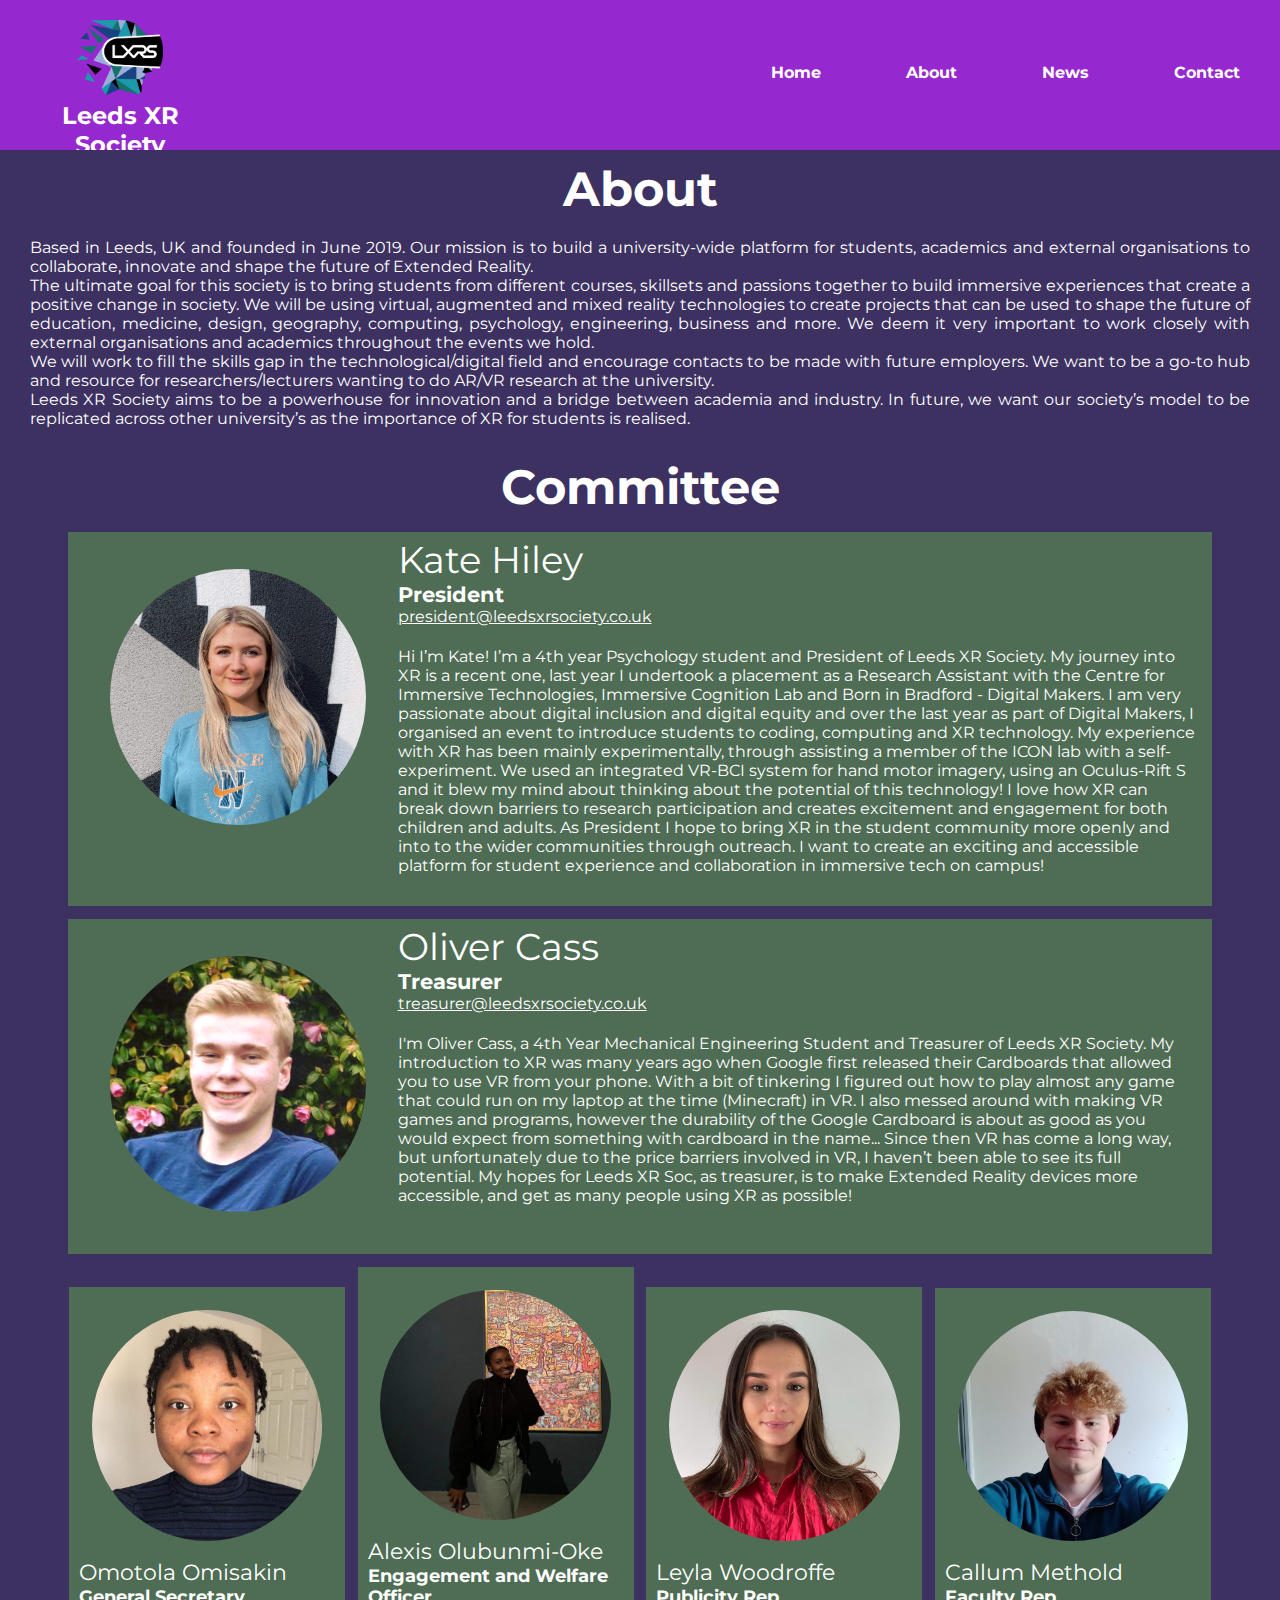
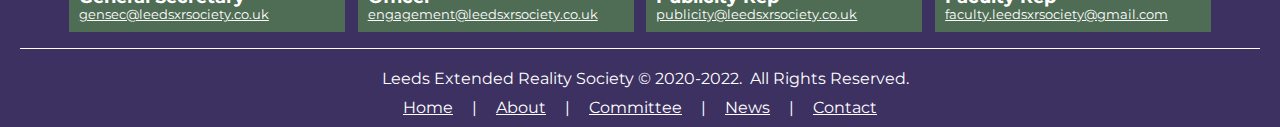
==== commit 813e955b: ""Blog" to "News"" ====
--- a/about/index.html
+++ b/about/index.html
@@ -57,7 +57,7 @@
                 <a title="Home" href="/" class="f-link">Home</a> |
                 <a title="About" href="/about/" class="f-link">About</a> |
                 <a title="Committee" href="/committee/" class="f-link">Committee</a> |
-                <a title="Blog" href="/blog/" class="f-link">Blog</a> |
+                <a title="News" href="/blog/" class="f-link">News</a> |
                 <a title="Contact" href="/contact/" class="f-link">Contact</a>
             </div>
         </div>
@@ -71,7 +71,7 @@
             <div id="topnav-links">
               <a title="Home" href="/">Home</a>
               <a title="About" href="/about/">About</a>
-              <a title="Blog" href="/blog/">Blog</a>
+              <a title="News" href="/blog/">News</a>
               <a title="Contact" href="/contact/">Contact</a>
             </div>
             <div id="bar" onclick="topnav()">
